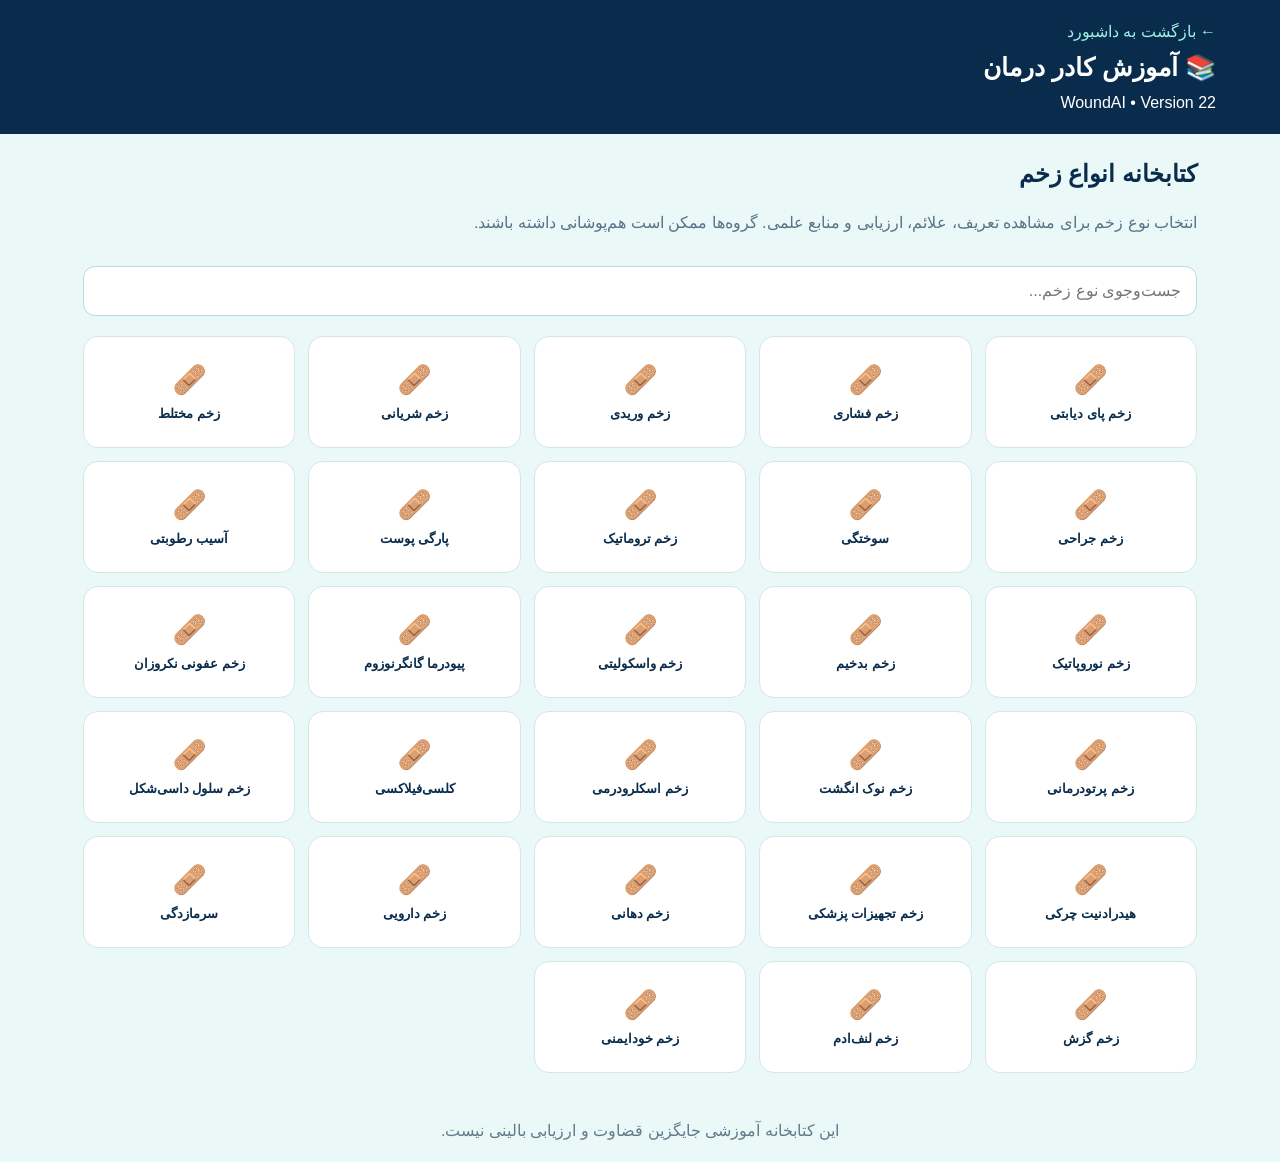
==== education.html @ f831f758 "Add files via upload" ====
<!doctype html><html lang="fa" dir="rtl"><head><meta charset="utf-8"><meta name="viewport" content="width=device-width,initial-scale=1"><title>آموزش کادر درمان | WoundAI 22</title><style>
:root{font-family:Tahoma,Arial,sans-serif;color:#092c4c;background:#eaf8f7}*{box-sizing:border-box}body{margin:0}header{background:#092c4c;color:white;padding:22px 5%}header a{color:#9ff0e3;text-decoration:none}main{max-width:1150px;margin:26px auto;padding:0 18px}h1{font-size:25px;margin:12px 0}p{line-height:1.9}.intro{color:#58738a}.search{width:100%;padding:15px;border:1px solid #bfd8db;border-radius:12px;font-size:16px;margin:12px 0 20px}.grid{display:grid;grid-template-columns:repeat(auto-fill,minmax(180px,1fr));gap:13px}.tile{background:white;border:1px solid #d5e6e7;border-radius:15px;padding:19px 10px;cursor:pointer;text-align:center;color:#092c4c;font-weight:bold;min-height:112px}.tile:hover,.tile:focus{outline:2px solid #087e83}.tile span{display:block;font-size:28px;margin-bottom:10px}.detail{background:white;border-radius:18px;padding:24px;margin:18px 0;box-shadow:0 3px 18px #092c4c12}.detail h2{margin-top:0}.detail h3{font-size:16px;margin-bottom:4px}.links{display:grid;gap:12px;margin-top:18px}.link{padding:14px;background:#eaf8f7;border-radius:12px}.link a{color:#006f79;overflow-wrap:anywhere}.muted{color:#627b8b;font-size:13px}.back{background:#087e83;color:white;border:0;padding:11px 18px;border-radius:10px;cursor:pointer}footer{padding:22px;text-align:center;color:#627b8b}@media(max-width:480px){.grid{grid-template-columns:repeat(2,minmax(0,1fr))}.tile{font-size:13px;padding:12px 5px}}
</style></head><body><header><a href="index.html">← بازگشت به داشبورد</a><h1>📚 آموزش کادر درمان</h1><div>WoundAI • Version 22</div></header><main><section id="catalog"><h2>کتابخانه انواع زخم</h2><p class="intro">انتخاب نوع زخم برای مشاهده تعریف، علائم، ارزیابی و منابع علمی. گروه‌ها ممکن است هم‌پوشانی داشته باشند.</p><input class="search" id="search" placeholder="جست‌وجوی نوع زخم..." aria-label="جست‌وجو"><div class="grid" id="grid"></div></section><section id="detail" class="detail" hidden><button class="back" id="back">بازگشت به فهرست</button><h2 id="name"></h2><h3>تعریف کوتاه</h3><p id="definition"></p><h3>علائم و نشانه‌ها</h3><p id="signs"></p><h3>نکات تشخیصی و ارزیابی</h3><p id="assessment"></p><div class="links"><div class="link"><strong>۱. گایدلاین یا مرجع علمی مرتبط</strong><p id="source"></p></div><div class="link"><strong>۲. دستورالعمل مراقبت و درمان</strong><p id="care"></p></div><div class="link"><strong>۳. سیستم درجه‌بندی یا طبقه‌بندی</strong><p id="grade"></p></div></div><p class="muted">لینک‌ها ممکن است به صفحه مجموعه منابع یا سازمان مربوطه هدایت شوند، نه سند اختصاصی. سال فقط در صورت مشخص بودن درج شده است. منابع باید پیش از استفاده بالینی از نظر آخرین ویرایش بررسی شوند.</p></section></main><footer>این کتابخانه آموزشی جایگزین قضاوت و ارزیابی بالینی نیست.</footer><script>
const data=[["زخم پای دیابتی", "آسیب پوست پای فرد دیابتی", "کاهش حس، پینه", "بررسی عروق و حس", "IWGDF 2023", "https://iwgdfguidelines.org/guidelines-2023/", "SINBAD، WIfI"], ["زخم فشاری", "آسیب ناشی از فشار", "قرمزی، تاول", "بررسی عمق", "International Guideline 2026", "https://www.internationalguideline.com/", "Stage 1–4"], ["زخم وریدی", "زخم ناشی از نارسایی وریدی", "ادم و تغییر رنگ", "ارزیابی وریدی", "NICE NG152 2020", "https://www.nice.org.uk/guidance/ng152", "CEAP، VCSS"], ["زخم شریانی", "زخم ناشی از ایسکمی", "درد و سردی", "بررسی نبض و ABI", "AHA/ACC 2024", "https://www.ahajournals.org/doi/10.1161/CIR.0000000000001251", "WIfI"], ["زخم مختلط", "زخم وریدی و شریانی", "ادم و ایسکمی", "ارزیابی عروقی", "AHA/ACC 2024", "https://www.ahajournals.org/doi/10.1161/CIR.0000000000001251", "گرید واحد ندارد"], ["زخم جراحی", "زخم محل عمل", "ترشح و التهاب", "بررسی عفونت", "NICE NG125 2019", "https://www.nice.org.uk/guidance/ng125", "CDC SSI"], ["سوختگی", "آسیب حرارتی یا شیمیایی", "تاول و درد", "بررسی عمق", "American Burn Association", "https://ameriburn.org/", "عمق و TBSA"], ["زخم تروماتیک", "آسیب ناشی از ضربه", "پارگی و خونریزی", "بررسی آلودگی", "NICE", "https://www.nice.org.uk/", "وابسته به آسیب"], ["پارگی پوست", "جدایی لایه‌های پوست", "فلپ پوستی", "بررسی فلپ", "ISTAP", "https://www.skintears.org/", "ISTAP 1–3"], ["آسیب رطوبتی", "آسیب ناشی از رطوبت", "قرمزی و فرسایش", "افتراق از فشار", "EWMA", "https://ewma.org/", "GLOBIAD"], ["زخم نوروپاتیک", "زخم ناشی از کاهش حس", "زخم کم‌درد", "معاینه عصبی", "EWMA", "https://ewma.org/", "گرید واحد ندارد"], ["زخم بدخیم", "زخم مرتبط با تومور", "بو و خونریزی", "ارزیابی انکولوژی", "NCI", "https://www.cancer.gov/", "گرید واحد ندارد"], ["زخم واسکولیتی", "التهاب عروقی پوست", "پورپورا و نکروز", "بررسی روماتولوژی", "EULAR", "https://www.eular.org/", "بیماری‌محور"], ["پیودرما گانگرنوزوم", "اولسر التهابی", "درد و حاشیه بنفش", "رد علل مشابه", "DermNet", "https://dermnetnz.org/topics/pyoderma-gangrenosum", "گرید واحد ندارد"], ["زخم عفونی نکروزان", "عفونت مخرب بافت", "درد شدید", "ارزیابی اورژانسی", "IDSA 2014", "https://www.idsociety.org/practice-guideline/skin-and-soft-tissue-infections/", "شدت عفونت"], ["زخم پرتودرمانی", "آسیب ناشی از تابش", "اریتم و اولسر", "بررسی سابقه تابش", "NCI CTCAE", "https://ctep.cancer.gov/protocolDevelopment/electronic_applications/ctc.htm", "CTCAE"], ["زخم نوک انگشت", "زخم دیجیتال با علل مختلف", "درد و تغییر رنگ", "بررسی خون‌رسانی", "EULAR", "https://www.eular.org/", "گرید واحد ندارد"], ["زخم اسکلرودرمی", "زخم دیجیتال اسکلروز سیستمیک", "رینود و زخم", "ارزیابی روماتولوژی", "EULAR", "https://www.eular.org/", "بیماری‌محور"], ["کلسی‌فیلاکسی", "زخم نکروتیک عروقی", "درد شدید", "ارزیابی فوری", "DermNet", "https://dermnetnz.org/topics/calciphylaxis", "گرید واحد ندارد"], ["زخم سلول داسی‌شکل", "زخم ناشی از هموگلوبینوپاتی", "زخم ساق", "بررسی علت", "ASH", "https://www.hematology.org/", "گرید واحد ندارد"], ["هیدرادنیت چرکی", "بیماری التهابی فولیکول", "آبسه و سینوس", "معاینه بالینی", "DermNet", "https://dermnetnz.org/topics/hidradenitis-suppurativa", "Hurley I–III"], ["زخم تجهیزات پزشکی", "آسیب ناشی از وسیله", "قرمزی محل تماس", "بررسی فشار", "International Guideline 2026", "https://www.internationalguideline.com/", "مرحله فشار"], ["زخم دهانی", "اولسر مخاط دهان", "درد و زخم", "معاینه مخاط", "NCI", "https://www.cancer.gov/", "CTCAE در موکوزیت"], ["زخم دارویی", "آسیب واکنش دارویی", "تاول و فرسایش", "بررسی دارو", "DermNet", "https://dermnetnz.org/", "وابسته به سندرم"], ["سرمازدگی", "آسیب سرمای شدید", "بی‌حسی و تاول", "بررسی عمق", "WMS", "https://wms.org/", "شدت سرمازدگی"], ["زخم گزش", "آسیب ناشی از گزش", "سوراخ و التهاب", "بررسی عفونت", "NICE NG184 2020", "https://www.nice.org.uk/guidance/ng184", "گرید واحد ندارد"], ["زخم لنف‌ادم", "زخم مرتبط با اختلال لنفاوی", "ادم و ترشح", "بررسی لنف", "ILF", "https://www.lympho.org/", "مرحله لنف‌ادم"], ["زخم خودایمنی", "زخم ناشی از بیماری ایمنی", "التهاب و نکروز", "بررسی تخصصی", "EULAR", "https://www.eular.org/", "بیماری‌محور"]];
const grid=document.getElementById('grid'),catalog=document.getElementById('catalog'),detail=document.getElementById('detail');
function render(q=''){grid.replaceChildren();data.filter(x=>x[0].includes(q)).forEach((x,i)=>{let b=document.createElement('button');b.className='tile';b.innerHTML='<span aria-hidden="true">🩹</span>';b.append(document.createTextNode(x[0]));b.onclick=()=>open(x);grid.append(b)})}
function set(id,value){document.getElementById(id).textContent=value}
function link(id,url,label){let el=document.getElementById(id);el.replaceChildren();let a=document.createElement('a');a.href=url;a.target='_blank';a.rel='noopener noreferrer';a.textContent=label+' ↗';el.append(a)}
function open(x){catalog.hidden=true;detail.hidden=false;set('name',x[0]);set('definition',x[1]);set('signs',x[2]);set('assessment',x[3]);link('source',x[5],x[4]);link('care',x[5],'منابع مراقبت و درمان مرتبط — '+x[4]);set('grade',x[6]+' — برای معیارهای دقیق به مرجع تخصصی مراجعه شود');window.scrollTo(0,0)}
document.getElementById('back').onclick=()=>{detail.hidden=true;catalog.hidden=false;window.scrollTo(0,0)};document.getElementById('search').oninput=e=>render(e.target.value.trim());render();
</script></body></html>
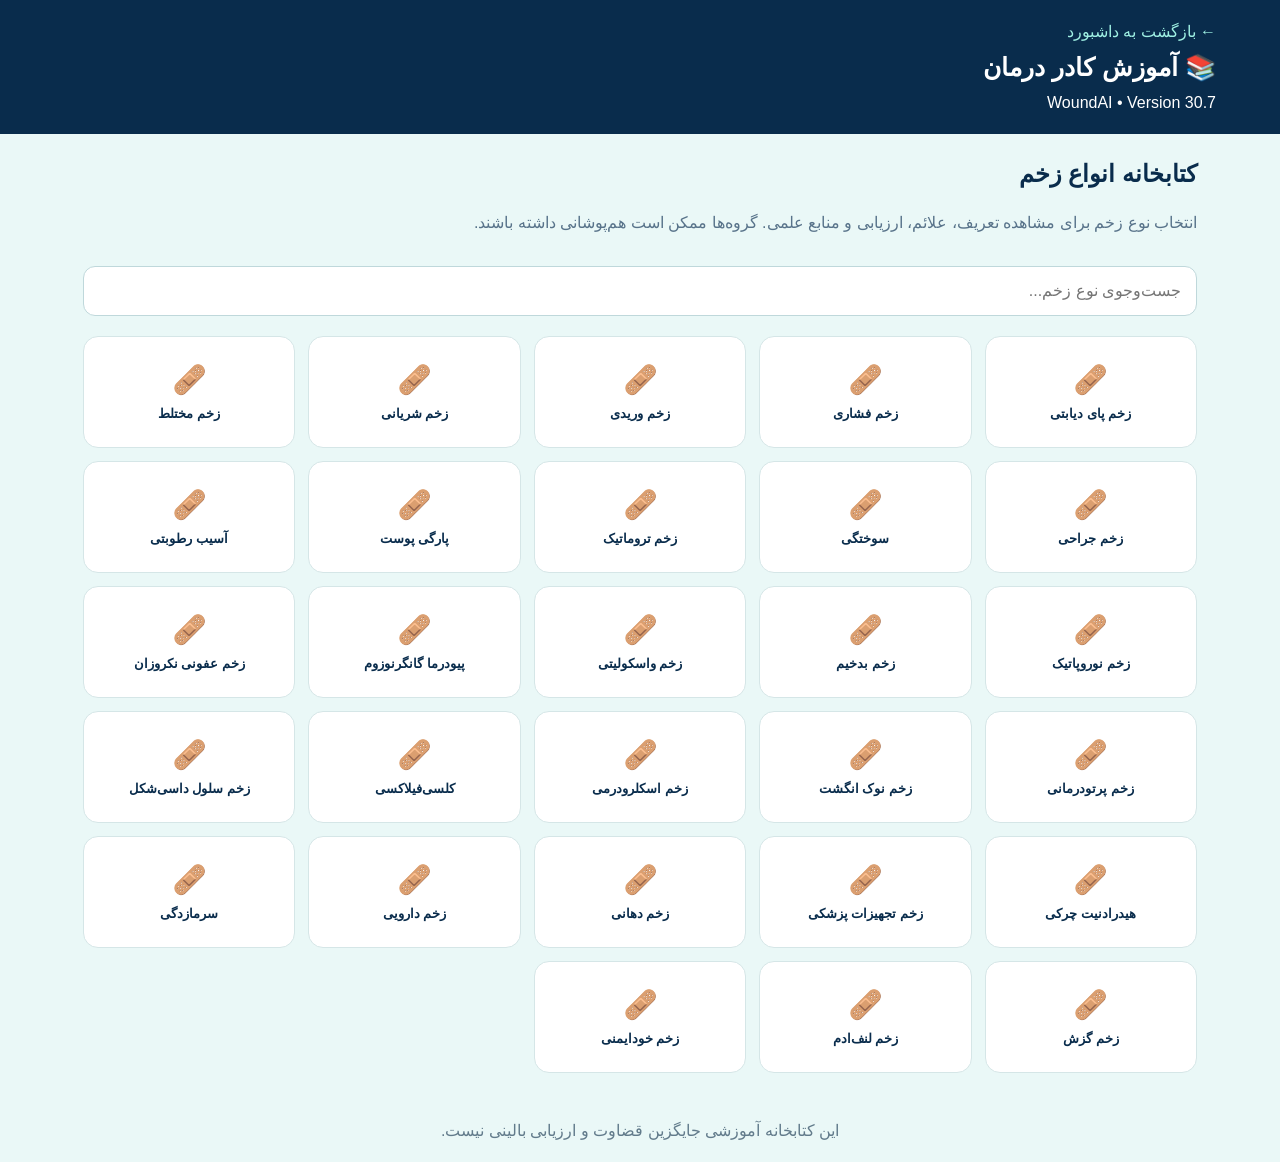
==== commit f8e0f43e: "Add files via upload" ====
--- a/education.html
+++ b/education.html
@@ -1,6 +1,6 @@
-<!doctype html><html lang="fa" dir="rtl"><head><meta charset="utf-8"><meta name="viewport" content="width=device-width,initial-scale=1"><title>آموزش کادر درمان | WoundAI 22</title><style>
+<!doctype html><html lang="fa" dir="rtl"><head><meta charset="utf-8"><meta name="viewport" content="width=device-width,initial-scale=1"><title>آموزش کادر درمان | WoundAI 30.2</title><style>
 :root{font-family:Tahoma,Arial,sans-serif;color:#092c4c;background:#eaf8f7}*{box-sizing:border-box}body{margin:0}header{background:#092c4c;color:white;padding:22px 5%}header a{color:#9ff0e3;text-decoration:none}main{max-width:1150px;margin:26px auto;padding:0 18px}h1{font-size:25px;margin:12px 0}p{line-height:1.9}.intro{color:#58738a}.search{width:100%;padding:15px;border:1px solid #bfd8db;border-radius:12px;font-size:16px;margin:12px 0 20px}.grid{display:grid;grid-template-columns:repeat(auto-fill,minmax(180px,1fr));gap:13px}.tile{background:white;border:1px solid #d5e6e7;border-radius:15px;padding:19px 10px;cursor:pointer;text-align:center;color:#092c4c;font-weight:bold;min-height:112px}.tile:hover,.tile:focus{outline:2px solid #087e83}.tile span{display:block;font-size:28px;margin-bottom:10px}.detail{background:white;border-radius:18px;padding:24px;margin:18px 0;box-shadow:0 3px 18px #092c4c12}.detail h2{margin-top:0}.detail h3{font-size:16px;margin-bottom:4px}.links{display:grid;gap:12px;margin-top:18px}.link{padding:14px;background:#eaf8f7;border-radius:12px}.link a{color:#006f79;overflow-wrap:anywhere}.muted{color:#627b8b;font-size:13px}.back{background:#087e83;color:white;border:0;padding:11px 18px;border-radius:10px;cursor:pointer}footer{padding:22px;text-align:center;color:#627b8b}@media(max-width:480px){.grid{grid-template-columns:repeat(2,minmax(0,1fr))}.tile{font-size:13px;padding:12px 5px}}
-</style></head><body><header><a href="index.html">← بازگشت به داشبورد</a><h1>📚 آموزش کادر درمان</h1><div>WoundAI • Version 22</div></header><main><section id="catalog"><h2>کتابخانه انواع زخم</h2><p class="intro">انتخاب نوع زخم برای مشاهده تعریف، علائم، ارزیابی و منابع علمی. گروه‌ها ممکن است هم‌پوشانی داشته باشند.</p><input class="search" id="search" placeholder="جست‌وجوی نوع زخم..." aria-label="جست‌وجو"><div class="grid" id="grid"></div></section><section id="detail" class="detail" hidden><button class="back" id="back">بازگشت به فهرست</button><h2 id="name"></h2><h3>تعریف کوتاه</h3><p id="definition"></p><h3>علائم و نشانه‌ها</h3><p id="signs"></p><h3>نکات تشخیصی و ارزیابی</h3><p id="assessment"></p><div class="links"><div class="link"><strong>۱. گایدلاین یا مرجع علمی مرتبط</strong><p id="source"></p></div><div class="link"><strong>۲. دستورالعمل مراقبت و درمان</strong><p id="care"></p></div><div class="link"><strong>۳. سیستم درجه‌بندی یا طبقه‌بندی</strong><p id="grade"></p></div></div><p class="muted">لینک‌ها ممکن است به صفحه مجموعه منابع یا سازمان مربوطه هدایت شوند، نه سند اختصاصی. سال فقط در صورت مشخص بودن درج شده است. منابع باید پیش از استفاده بالینی از نظر آخرین ویرایش بررسی شوند.</p></section></main><footer>این کتابخانه آموزشی جایگزین قضاوت و ارزیابی بالینی نیست.</footer><script>
+</style></head><body><header><a href="index.html">← بازگشت به داشبورد</a><h1>📚 آموزش کادر درمان</h1><div>WoundAI • Version 30.7</div></header><main><section id="catalog"><h2>کتابخانه انواع زخم</h2><p class="intro">انتخاب نوع زخم برای مشاهده تعریف، علائم، ارزیابی و منابع علمی. گروه‌ها ممکن است هم‌پوشانی داشته باشند.</p><input class="search" id="search" placeholder="جست‌وجوی نوع زخم..." aria-label="جست‌وجو"><div class="grid" id="grid"></div></section><section id="detail" class="detail" hidden><button class="back" id="back">بازگشت به فهرست</button><h2 id="name"></h2><h3>تعریف کوتاه</h3><p id="definition"></p><h3>علائم و نشانه‌ها</h3><p id="signs"></p><h3>نکات تشخیصی و ارزیابی</h3><p id="assessment"></p><div class="links"><div class="link"><strong>۱. گایدلاین یا مرجع علمی مرتبط</strong><p id="source"></p></div><div class="link"><strong>۲. دستورالعمل مراقبت و درمان</strong><p id="care"></p></div><div class="link"><strong>۳. سیستم درجه‌بندی یا طبقه‌بندی</strong><p id="grade"></p></div></div><p class="muted">لینک‌ها ممکن است به صفحه مجموعه منابع یا سازمان مربوطه هدایت شوند، نه سند اختصاصی. سال فقط در صورت مشخص بودن درج شده است. منابع باید پیش از استفاده بالینی از نظر آخرین ویرایش بررسی شوند.</p></section></main><footer>این کتابخانه آموزشی جایگزین قضاوت و ارزیابی بالینی نیست.</footer><script>
 const data=[["زخم پای دیابتی", "آسیب پوست پای فرد دیابتی", "کاهش حس، پینه", "بررسی عروق و حس", "IWGDF 2023", "https://iwgdfguidelines.org/guidelines-2023/", "SINBAD، WIfI"], ["زخم فشاری", "آسیب ناشی از فشار", "قرمزی، تاول", "بررسی عمق", "International Guideline 2026", "https://www.internationalguideline.com/", "Stage 1–4"], ["زخم وریدی", "زخم ناشی از نارسایی وریدی", "ادم و تغییر رنگ", "ارزیابی وریدی", "NICE NG152 2020", "https://www.nice.org.uk/guidance/ng152", "CEAP، VCSS"], ["زخم شریانی", "زخم ناشی از ایسکمی", "درد و سردی", "بررسی نبض و ABI", "AHA/ACC 2024", "https://www.ahajournals.org/doi/10.1161/CIR.0000000000001251", "WIfI"], ["زخم مختلط", "زخم وریدی و شریانی", "ادم و ایسکمی", "ارزیابی عروقی", "AHA/ACC 2024", "https://www.ahajournals.org/doi/10.1161/CIR.0000000000001251", "گرید واحد ندارد"], ["زخم جراحی", "زخم محل عمل", "ترشح و التهاب", "بررسی عفونت", "NICE NG125 2019", "https://www.nice.org.uk/guidance/ng125", "CDC SSI"], ["سوختگی", "آسیب حرارتی یا شیمیایی", "تاول و درد", "بررسی عمق", "American Burn Association", "https://ameriburn.org/", "عمق و TBSA"], ["زخم تروماتیک", "آسیب ناشی از ضربه", "پارگی و خونریزی", "بررسی آلودگی", "NICE", "https://www.nice.org.uk/", "وابسته به آسیب"], ["پارگی پوست", "جدایی لایه‌های پوست", "فلپ پوستی", "بررسی فلپ", "ISTAP", "https://www.skintears.org/", "ISTAP 1–3"], ["آسیب رطوبتی", "آسیب ناشی از رطوبت", "قرمزی و فرسایش", "افتراق از فشار", "EWMA", "https://ewma.org/", "GLOBIAD"], ["زخم نوروپاتیک", "زخم ناشی از کاهش حس", "زخم کم‌درد", "معاینه عصبی", "EWMA", "https://ewma.org/", "گرید واحد ندارد"], ["زخم بدخیم", "زخم مرتبط با تومور", "بو و خونریزی", "ارزیابی انکولوژی", "NCI", "https://www.cancer.gov/", "گرید واحد ندارد"], ["زخم واسکولیتی", "التهاب عروقی پوست", "پورپورا و نکروز", "بررسی روماتولوژی", "EULAR", "https://www.eular.org/", "بیماری‌محور"], ["پیودرما گانگرنوزوم", "اولسر التهابی", "درد و حاشیه بنفش", "رد علل مشابه", "DermNet", "https://dermnetnz.org/topics/pyoderma-gangrenosum", "گرید واحد ندارد"], ["زخم عفونی نکروزان", "عفونت مخرب بافت", "درد شدید", "ارزیابی اورژانسی", "IDSA 2014", "https://www.idsociety.org/practice-guideline/skin-and-soft-tissue-infections/", "شدت عفونت"], ["زخم پرتودرمانی", "آسیب ناشی از تابش", "اریتم و اولسر", "بررسی سابقه تابش", "NCI CTCAE", "https://ctep.cancer.gov/protocolDevelopment/electronic_applications/ctc.htm", "CTCAE"], ["زخم نوک انگشت", "زخم دیجیتال با علل مختلف", "درد و تغییر رنگ", "بررسی خون‌رسانی", "EULAR", "https://www.eular.org/", "گرید واحد ندارد"], ["زخم اسکلرودرمی", "زخم دیجیتال اسکلروز سیستمیک", "رینود و زخم", "ارزیابی روماتولوژی", "EULAR", "https://www.eular.org/", "بیماری‌محور"], ["کلسی‌فیلاکسی", "زخم نکروتیک عروقی", "درد شدید", "ارزیابی فوری", "DermNet", "https://dermnetnz.org/topics/calciphylaxis", "گرید واحد ندارد"], ["زخم سلول داسی‌شکل", "زخم ناشی از هموگلوبینوپاتی", "زخم ساق", "بررسی علت", "ASH", "https://www.hematology.org/", "گرید واحد ندارد"], ["هیدرادنیت چرکی", "بیماری التهابی فولیکول", "آبسه و سینوس", "معاینه بالینی", "DermNet", "https://dermnetnz.org/topics/hidradenitis-suppurativa", "Hurley I–III"], ["زخم تجهیزات پزشکی", "آسیب ناشی از وسیله", "قرمزی محل تماس", "بررسی فشار", "International Guideline 2026", "https://www.internationalguideline.com/", "مرحله فشار"], ["زخم دهانی", "اولسر مخاط دهان", "درد و زخم", "معاینه مخاط", "NCI", "https://www.cancer.gov/", "CTCAE در موکوزیت"], ["زخم دارویی", "آسیب واکنش دارویی", "تاول و فرسایش", "بررسی دارو", "DermNet", "https://dermnetnz.org/", "وابسته به سندرم"], ["سرمازدگی", "آسیب سرمای شدید", "بی‌حسی و تاول", "بررسی عمق", "WMS", "https://wms.org/", "شدت سرمازدگی"], ["زخم گزش", "آسیب ناشی از گزش", "سوراخ و التهاب", "بررسی عفونت", "NICE NG184 2020", "https://www.nice.org.uk/guidance/ng184", "گرید واحد ندارد"], ["زخم لنف‌ادم", "زخم مرتبط با اختلال لنفاوی", "ادم و ترشح", "بررسی لنف", "ILF", "https://www.lympho.org/", "مرحله لنف‌ادم"], ["زخم خودایمنی", "زخم ناشی از بیماری ایمنی", "التهاب و نکروز", "بررسی تخصصی", "EULAR", "https://www.eular.org/", "بیماری‌محور"]];
 const grid=document.getElementById('grid'),catalog=document.getElementById('catalog'),detail=document.getElementById('detail');
 function render(q=''){grid.replaceChildren();data.filter(x=>x[0].includes(q)).forEach((x,i)=>{let b=document.createElement('button');b.className='tile';b.innerHTML='<span aria-hidden="true">🩹</span>';b.append(document.createTextNode(x[0]));b.onclick=()=>open(x);grid.append(b)})}
